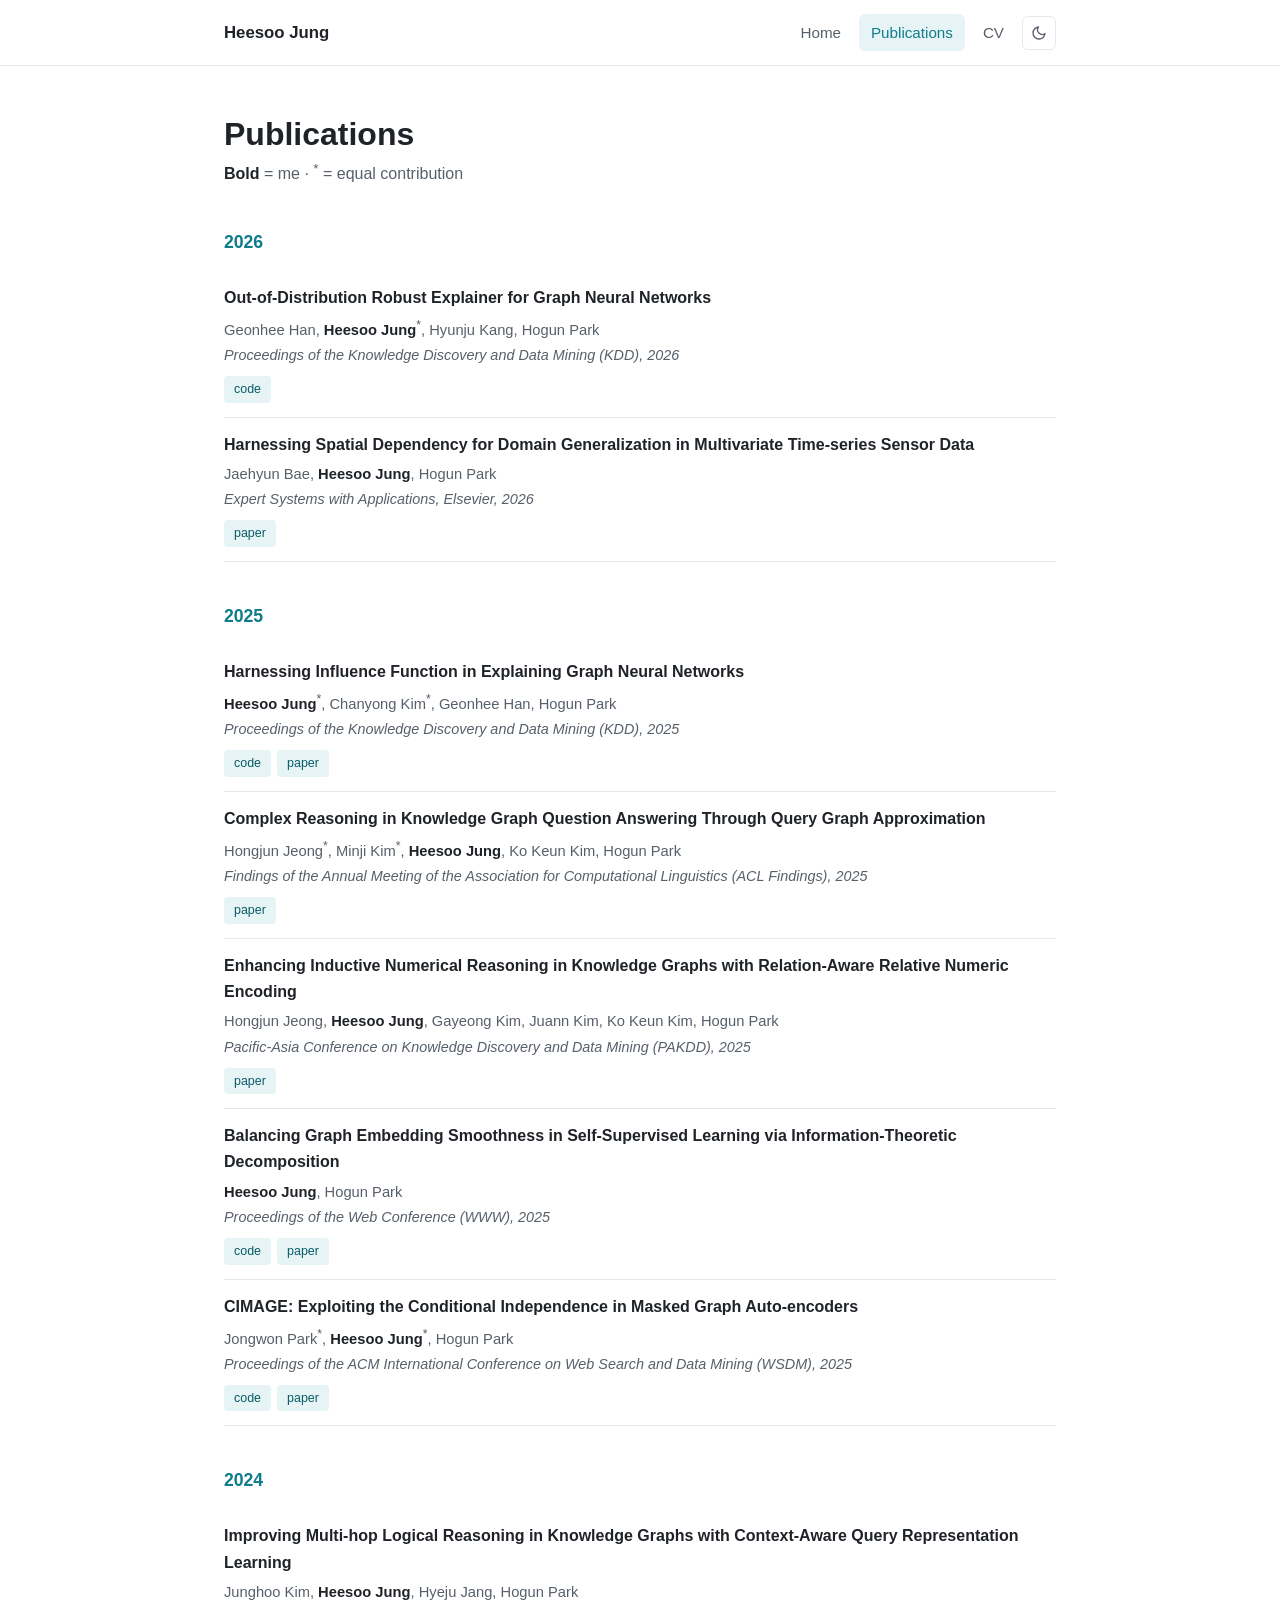
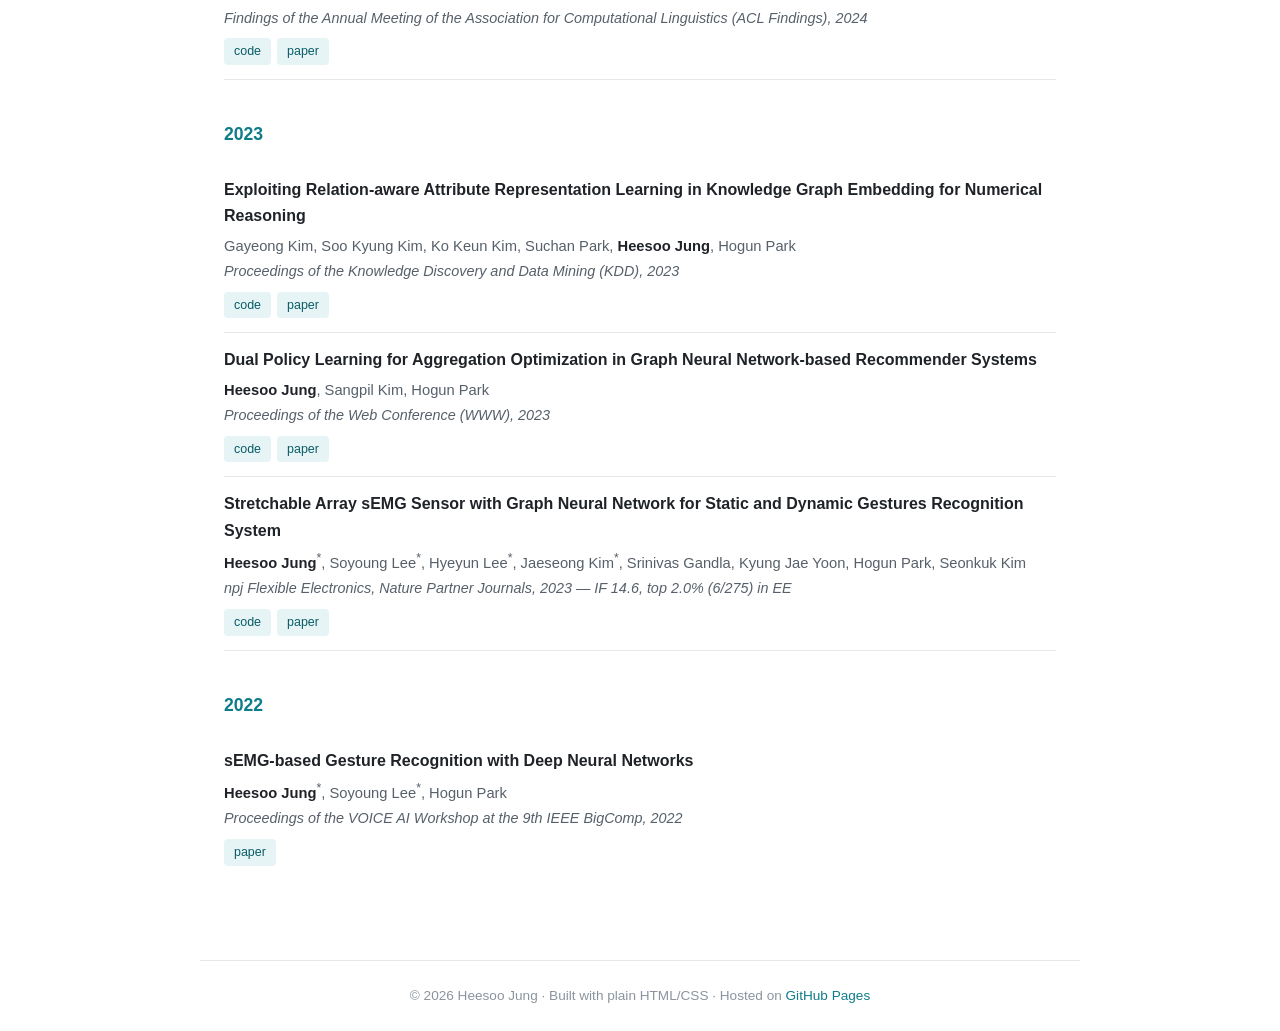
==== publications.html @ fe245e18 "Add files via upload" ====
<!DOCTYPE html>
<html lang="en">
<head>
  <meta charset="UTF-8" />
  <meta name="viewport" content="width=device-width, initial-scale=1.0" />
  <title>Publications — Heesoo Jung</title>
  <meta name="description" content="Full list of publications by Heesoo Jung." />
  <link rel="stylesheet" href="assets/css/main.css" />
  <script src="assets/js/theme.js"></script>
  <link rel="icon" href="data:image/svg+xml,%3Csvg xmlns='http://www.w3.org/2000/svg' viewBox='0 0 100 100'%3E%3Ctext y='.9em' font-size='90'%3E%F0%9F%93%9A%3C/text%3E%3C/svg%3E" />
</head>
<body>

  <nav class="navbar">
    <div class="nav-inner">
      <a class="nav-brand" href="index.html">Heesoo Jung</a>
      <div class="nav-links">
        <a href="index.html">Home</a>
        <a href="publications.html" class="active">Publications</a>
        <a href="assets/pdf/CV_Heesoo_Jung.pdf" target="_blank" rel="noopener">CV</a>
        <button class="theme-toggle" aria-label="Toggle dark mode">
          <svg class="moon" viewBox="0 0 24 24" fill="none" stroke="currentColor" stroke-width="2" stroke-linecap="round" stroke-linejoin="round"><path d="M21 12.79A9 9 0 1 1 11.21 3 7 7 0 0 0 21 12.79z"/></svg>
          <svg class="sun" viewBox="0 0 24 24" fill="none" stroke="currentColor" stroke-width="2" stroke-linecap="round" stroke-linejoin="round"><circle cx="12" cy="12" r="4"/><path d="M12 2v2M12 20v2M4.93 4.93l1.41 1.41M17.66 17.66l1.41 1.41M2 12h2M20 12h2M4.93 19.07l1.41-1.41M17.66 6.34l1.41-1.41"/></svg>
        </button>
      </div>
    </div>
  </nav>

  <main>
    <h1 style="margin-bottom: 4px;">Publications</h1>
    <p style="color:var(--text-soft);margin-bottom:32px;">
      <span class="me" style="color:var(--text);font-weight:700;">Bold</span> = me &middot;
      <sup>*</sup> = equal contribution
    </p>

    <!-- ===================== 2026 ===================== -->
    <div class="year-header">2026</div>

    <div class="pub">
      <div class="pub-title">Out-of-Distribution Robust Explainer for Graph Neural Networks</div>
      <div class="pub-authors">Geonhee Han, <span class="me">Heesoo Jung</span><sup>*</sup>, Hyunju Kang, Hogun Park</div>
      <div class="pub-venue">Proceedings of the Knowledge Discovery and Data Mining (KDD), 2026</div>
      <div class="pub-links">
        <a class="pub-link" href="#">code</a>
      </div>
    </div>

    <div class="pub">
      <div class="pub-title">Harnessing Spatial Dependency for Domain Generalization in Multivariate Time-series Sensor Data</div>
      <div class="pub-authors">Jaehyun Bae, <span class="me">Heesoo Jung</span>, Hogun Park</div>
      <div class="pub-venue">Expert Systems with Applications, Elsevier, 2026</div>
      <div class="pub-links">
        <a class="pub-link" href="#">paper</a>
      </div>
    </div>

    <!-- ===================== 2025 ===================== -->
    <div class="year-header">2025</div>

    <div class="pub">
      <div class="pub-title">Harnessing Influence Function in Explaining Graph Neural Networks</div>
      <div class="pub-authors"><span class="me">Heesoo Jung</span><sup>*</sup>, Chanyong Kim<sup>*</sup>, Geonhee Han, Hogun Park</div>
      <div class="pub-venue">Proceedings of the Knowledge Discovery and Data Mining (KDD), 2025</div>
      <div class="pub-links">
        <a class="pub-link" href="#">code</a>
        <a class="pub-link" href="#">paper</a>
      </div>
    </div>

    <div class="pub">
      <div class="pub-title">Complex Reasoning in Knowledge Graph Question Answering Through Query Graph Approximation</div>
      <div class="pub-authors">Hongjun Jeong<sup>*</sup>, Minji Kim<sup>*</sup>, <span class="me">Heesoo Jung</span>, Ko Keun Kim, Hogun Park</div>
      <div class="pub-venue">Findings of the Annual Meeting of the Association for Computational Linguistics (ACL Findings), 2025</div>
      <div class="pub-links">
        <a class="pub-link" href="#">paper</a>
      </div>
    </div>

    <div class="pub">
      <div class="pub-title">Enhancing Inductive Numerical Reasoning in Knowledge Graphs with Relation-Aware Relative Numeric Encoding</div>
      <div class="pub-authors">Hongjun Jeong, <span class="me">Heesoo Jung</span>, Gayeong Kim, Juann Kim, Ko Keun Kim, Hogun Park</div>
      <div class="pub-venue">Pacific-Asia Conference on Knowledge Discovery and Data Mining (PAKDD), 2025</div>
      <div class="pub-links">
        <a class="pub-link" href="#">paper</a>
      </div>
    </div>

    <div class="pub">
      <div class="pub-title">Balancing Graph Embedding Smoothness in Self-Supervised Learning via Information-Theoretic Decomposition</div>
      <div class="pub-authors"><span class="me">Heesoo Jung</span>, Hogun Park</div>
      <div class="pub-venue">Proceedings of the Web Conference (WWW), 2025</div>
      <div class="pub-links">
        <a class="pub-link" href="#">code</a>
        <a class="pub-link" href="#">paper</a>
      </div>
    </div>

    <div class="pub">
      <div class="pub-title">CIMAGE: Exploiting the Conditional Independence in Masked Graph Auto-encoders</div>
      <div class="pub-authors">Jongwon Park<sup>*</sup>, <span class="me">Heesoo Jung</span><sup>*</sup>, Hogun Park</div>
      <div class="pub-venue">Proceedings of the ACM International Conference on Web Search and Data Mining (WSDM), 2025</div>
      <div class="pub-links">
        <a class="pub-link" href="#">code</a>
        <a class="pub-link" href="#">paper</a>
      </div>
    </div>

    <!-- ===================== 2024 ===================== -->
    <div class="year-header">2024</div>

    <div class="pub">
      <div class="pub-title">Improving Multi-hop Logical Reasoning in Knowledge Graphs with Context-Aware Query Representation Learning</div>
      <div class="pub-authors">Junghoo Kim, <span class="me">Heesoo Jung</span>, Hyeju Jang, Hogun Park</div>
      <div class="pub-venue">Findings of the Annual Meeting of the Association for Computational Linguistics (ACL Findings), 2024</div>
      <div class="pub-links">
        <a class="pub-link" href="#">code</a>
        <a class="pub-link" href="#">paper</a>
      </div>
    </div>

    <!-- ===================== 2023 ===================== -->
    <div class="year-header">2023</div>

    <div class="pub">
      <div class="pub-title">Exploiting Relation-aware Attribute Representation Learning in Knowledge Graph Embedding for Numerical Reasoning</div>
      <div class="pub-authors">Gayeong Kim, Soo Kyung Kim, Ko Keun Kim, Suchan Park, <span class="me">Heesoo Jung</span>, Hogun Park</div>
      <div class="pub-venue">Proceedings of the Knowledge Discovery and Data Mining (KDD), 2023</div>
      <div class="pub-links">
        <a class="pub-link" href="#">code</a>
        <a class="pub-link" href="#">paper</a>
      </div>
    </div>

    <div class="pub">
      <div class="pub-title">Dual Policy Learning for Aggregation Optimization in Graph Neural Network-based Recommender Systems</div>
      <div class="pub-authors"><span class="me">Heesoo Jung</span>, Sangpil Kim, Hogun Park</div>
      <div class="pub-venue">Proceedings of the Web Conference (WWW), 2023</div>
      <div class="pub-links">
        <a class="pub-link" href="#">code</a>
        <a class="pub-link" href="#">paper</a>
      </div>
    </div>

    <div class="pub">
      <div class="pub-title">Stretchable Array sEMG Sensor with Graph Neural Network for Static and Dynamic Gestures Recognition System</div>
      <div class="pub-authors"><span class="me">Heesoo Jung</span><sup>*</sup>, Soyoung Lee<sup>*</sup>, Hyeyun Lee<sup>*</sup>, Jaeseong Kim<sup>*</sup>, Srinivas Gandla, Kyung Jae Yoon, Hogun Park, Seonkuk Kim</div>
      <div class="pub-venue">npj Flexible Electronics, Nature Partner Journals, 2023 &mdash; <em>IF 14.6, top 2.0% (6/275) in EE</em></div>
      <div class="pub-links">
        <a class="pub-link" href="#">code</a>
        <a class="pub-link" href="#">paper</a>
      </div>
    </div>

    <!-- ===================== 2022 ===================== -->
    <div class="year-header">2022</div>

    <div class="pub">
      <div class="pub-title">sEMG-based Gesture Recognition with Deep Neural Networks</div>
      <div class="pub-authors"><span class="me">Heesoo Jung</span><sup>*</sup>, Soyoung Lee<sup>*</sup>, Hogun Park</div>
      <div class="pub-venue">Proceedings of the VOICE AI Workshop at the 9th IEEE BigComp, 2022</div>
      <div class="pub-links">
        <a class="pub-link" href="#">paper</a>
      </div>
    </div>

  </main>

  <footer>
    © <span id="year">2026</span> Heesoo Jung &middot;
    Built with plain HTML/CSS &middot;
    Hosted on <a href="https://pages.github.com/" target="_blank" rel="noopener">GitHub Pages</a>
  </footer>

  <script>
    document.getElementById("year").textContent = new Date().getFullYear();
  </script>
</body>
</html>
---- assets/css/main.css ----
/* =============================================================
   Personal homepage — al-folio inspired, plain HTML/CSS
   Tweak the CSS variables below to retheme quickly.
   ============================================================= */

:root {
  --bg: #ffffff;
  --bg-soft: #f8f9fa;
  --text: #1f2328;
  --text-soft: #57606a;
  --muted: #8b949e;
  --border: #e6e8eb;
  --accent: #0f7c8a;        /* primary accent (links, highlights) */
  --accent-soft: #e6f4f6;
  --accent-strong: #0a5c66;
  --shadow: 0 1px 2px rgba(0,0,0,.04), 0 4px 12px rgba(0,0,0,.04);
  --radius: 10px;
  --font-sans: -apple-system, BlinkMacSystemFont, "Inter", "Segoe UI", Helvetica, Arial, sans-serif;
  --font-serif: "Source Serif Pro", Georgia, "Times New Roman", serif;
}

html[data-theme="dark"] {
  --bg: #0d1117;
  --bg-soft: #161b22;
  --text: #e6edf3;
  --text-soft: #b6bec9;
  --muted: #8b949e;
  --border: #30363d;
  --accent: #4dd0e1;
  --accent-soft: #163b40;
  --accent-strong: #80deea;
  --shadow: 0 1px 2px rgba(0,0,0,.4), 0 4px 16px rgba(0,0,0,.4);
}

* { box-sizing: border-box; }

html, body {
  margin: 0;
  padding: 0;
  background: var(--bg);
  color: var(--text);
  font-family: var(--font-sans);
  font-size: 16px;
  line-height: 1.65;
  -webkit-font-smoothing: antialiased;
  text-rendering: optimizeLegibility;
  transition: background-color .2s ease, color .2s ease;
}

a {
  color: var(--accent);
  text-decoration: none;
  transition: color .15s ease;
}
a:hover { color: var(--accent-strong); text-decoration: underline; }

/* ---------- Navigation ---------- */
.navbar {
  position: sticky;
  top: 0;
  z-index: 50;
  background: rgba(255,255,255,.85);
  backdrop-filter: saturate(180%) blur(10px);
  -webkit-backdrop-filter: saturate(180%) blur(10px);
  border-bottom: 1px solid var(--border);
}
html[data-theme="dark"] .navbar { background: rgba(13,17,23,.85); }

.nav-inner {
  max-width: 880px;
  margin: 0 auto;
  padding: 14px 24px;
  display: flex;
  align-items: center;
  justify-content: space-between;
  gap: 16px;
}
.nav-brand {
  font-weight: 600;
  font-size: 1.05rem;
  color: var(--text);
}
.nav-brand:hover { text-decoration: none; }

.nav-links {
  display: flex;
  align-items: center;
  gap: 6px;
  flex-wrap: wrap;
}
.nav-links a {
  color: var(--text-soft);
  padding: 6px 12px;
  border-radius: 6px;
  font-weight: 500;
  font-size: .95rem;
}
.nav-links a:hover {
  background: var(--bg-soft);
  color: var(--text);
  text-decoration: none;
}
.nav-links a.active {
  color: var(--accent);
  background: var(--accent-soft);
}

.theme-toggle {
  background: transparent;
  border: 1px solid var(--border);
  color: var(--text-soft);
  border-radius: 6px;
  cursor: pointer;
  width: 34px;
  height: 34px;
  display: inline-flex;
  align-items: center;
  justify-content: center;
  transition: all .15s ease;
}
.theme-toggle:hover { color: var(--accent); border-color: var(--accent); }
.theme-toggle svg { width: 16px; height: 16px; }
html[data-theme="dark"] .theme-toggle .sun { display: inline; }
html[data-theme="dark"] .theme-toggle .moon { display: none; }
html:not([data-theme="dark"]) .theme-toggle .sun { display: none; }
html:not([data-theme="dark"]) .theme-toggle .moon { display: inline; }

/* ---------- Layout ---------- */
main {
  max-width: 880px;
  margin: 0 auto;
  padding: 48px 24px 80px;
}

section { margin-bottom: 56px; }

h1, h2, h3 { color: var(--text); line-height: 1.25; }
h1 { font-size: 2rem; margin: 0 0 8px; font-weight: 700; }
h2 {
  font-size: 1.35rem;
  margin: 0 0 20px;
  padding-bottom: 8px;
  border-bottom: 1px solid var(--border);
  font-weight: 600;
}
h3 { font-size: 1.05rem; margin: 0 0 6px; font-weight: 600; }

p { margin: 0 0 12px; color: var(--text); }

/* ---------- Hero / profile ---------- */
.hero {
  display: grid;
  grid-template-columns: 200px 1fr;
  gap: 36px;
  align-items: start;
  margin-bottom: 56px;
}
.hero-photo {
  width: 200px;
  height: 200px;
  border-radius: 50%;
  object-fit: cover;
  border: 1px solid var(--border);
  background: var(--bg-soft);
  box-shadow: var(--shadow);
}
.hero-photo-placeholder {
  width: 200px;
  height: 200px;
  border-radius: 50%;
  background: linear-gradient(135deg, var(--accent-soft), var(--bg-soft));
  display: flex;
  align-items: center;
  justify-content: center;
  font-size: 3rem;
  color: var(--accent);
  font-weight: 600;
  border: 1px solid var(--border);
}
.hero-meta { color: var(--text-soft); font-size: .98rem; margin-top: 4px; }
.hero-meta a { color: var(--text-soft); }
.hero-meta a:hover { color: var(--accent); }
.hero-bio { margin-top: 16px; }
.hero-bio strong { color: var(--text); }

.socials {
  display: flex;
  gap: 14px;
  margin-top: 18px;
  flex-wrap: wrap;
}
.socials a {
  color: var(--text-soft);
  display: inline-flex;
  align-items: center;
  gap: 5px;
  font-size: .92rem;
}
.socials a:hover { color: var(--accent); text-decoration: none; }
.socials svg { width: 16px; height: 16px; }

@media (max-width: 640px) {
  .hero { grid-template-columns: 1fr; text-align: center; }
  .hero-photo, .hero-photo-placeholder { margin: 0 auto; }
  .socials { justify-content: center; }
}

/* ---------- News ---------- */
.news-list {
  list-style: none;
  padding: 0;
  margin: 0;
  border-left: 2px solid var(--border);
  max-height: 280px;
  overflow-y: auto;
}
.news-list li {
  display: grid;
  grid-template-columns: 110px 1fr;
  gap: 16px;
  padding: 10px 16px;
  border-bottom: 1px dashed var(--border);
}
.news-list li:last-child { border-bottom: none; }
.news-date {
  color: var(--muted);
  font-variant-numeric: tabular-nums;
  font-size: .9rem;
  white-space: nowrap;
}
.news-text { color: var(--text); font-size: .95rem; }

@media (max-width: 640px) {
  .news-list li { grid-template-columns: 1fr; gap: 2px; }
}

/* ---------- Publications ---------- */
.year-header {
  font-size: 1.1rem;
  font-weight: 700;
  color: var(--accent);
  margin: 32px 0 14px;
  padding-top: 8px;
}
.year-header:first-of-type { margin-top: 0; }

.pub {
  padding: 14px 0;
  border-bottom: 1px solid var(--border);
}
.pub:last-child { border-bottom: none; }

.pub-title {
  font-weight: 600;
  color: var(--text);
  font-size: 1rem;
  margin-bottom: 4px;
}
.pub-authors {
  font-size: .92rem;
  color: var(--text-soft);
  margin-bottom: 2px;
}
.pub-authors .me { color: var(--text); font-weight: 700; }
.pub-venue {
  font-style: italic;
  color: var(--text-soft);
  font-size: .9rem;
  margin-bottom: 8px;
}
.pub-links {
  display: flex;
  gap: 6px;
  flex-wrap: wrap;
}
.pub-link {
  display: inline-block;
  padding: 2px 9px;
  font-size: .78rem;
  font-weight: 500;
  border-radius: 4px;
  background: var(--accent-soft);
  color: var(--accent-strong);
  border: 1px solid transparent;
  transition: all .15s ease;
}
.pub-link:hover {
  background: var(--accent);
  color: #fff;
  text-decoration: none;
}
html[data-theme="dark"] .pub-link { color: var(--accent); }
html[data-theme="dark"] .pub-link:hover { color: #0d1117; }

.pub-badge {
  display: inline-block;
  padding: 1px 7px;
  font-size: .72rem;
  font-weight: 600;
  border-radius: 3px;
  background: var(--text);
  color: var(--bg);
  margin-left: 6px;
  vertical-align: middle;
  letter-spacing: .02em;
}

/* ---------- Education / Services tables ---------- */
.info-block {
  display: grid;
  grid-template-columns: 1fr auto;
  gap: 8px 24px;
  padding: 6px 0;
  border-bottom: 1px solid var(--border);
}
.info-block:last-child { border-bottom: none; }
.info-block .meta { color: var(--text-soft); font-size: .9rem; }

.kv-list {
  display: grid;
  grid-template-columns: 160px 1fr;
  gap: 10px 20px;
}
.kv-list dt { color: var(--text); font-weight: 600; font-size: .95rem; }
.kv-list dd { margin: 0; color: var(--text-soft); font-size: .95rem; }

@media (max-width: 640px) {
  .kv-list { grid-template-columns: 1fr; gap: 2px 0; }
  .kv-list dd { margin-bottom: 10px; }
}

/* ---------- Footer ---------- */
footer {
  max-width: 880px;
  margin: 0 auto;
  padding: 24px;
  color: var(--muted);
  font-size: .85rem;
  text-align: center;
  border-top: 1px solid var(--border);
}
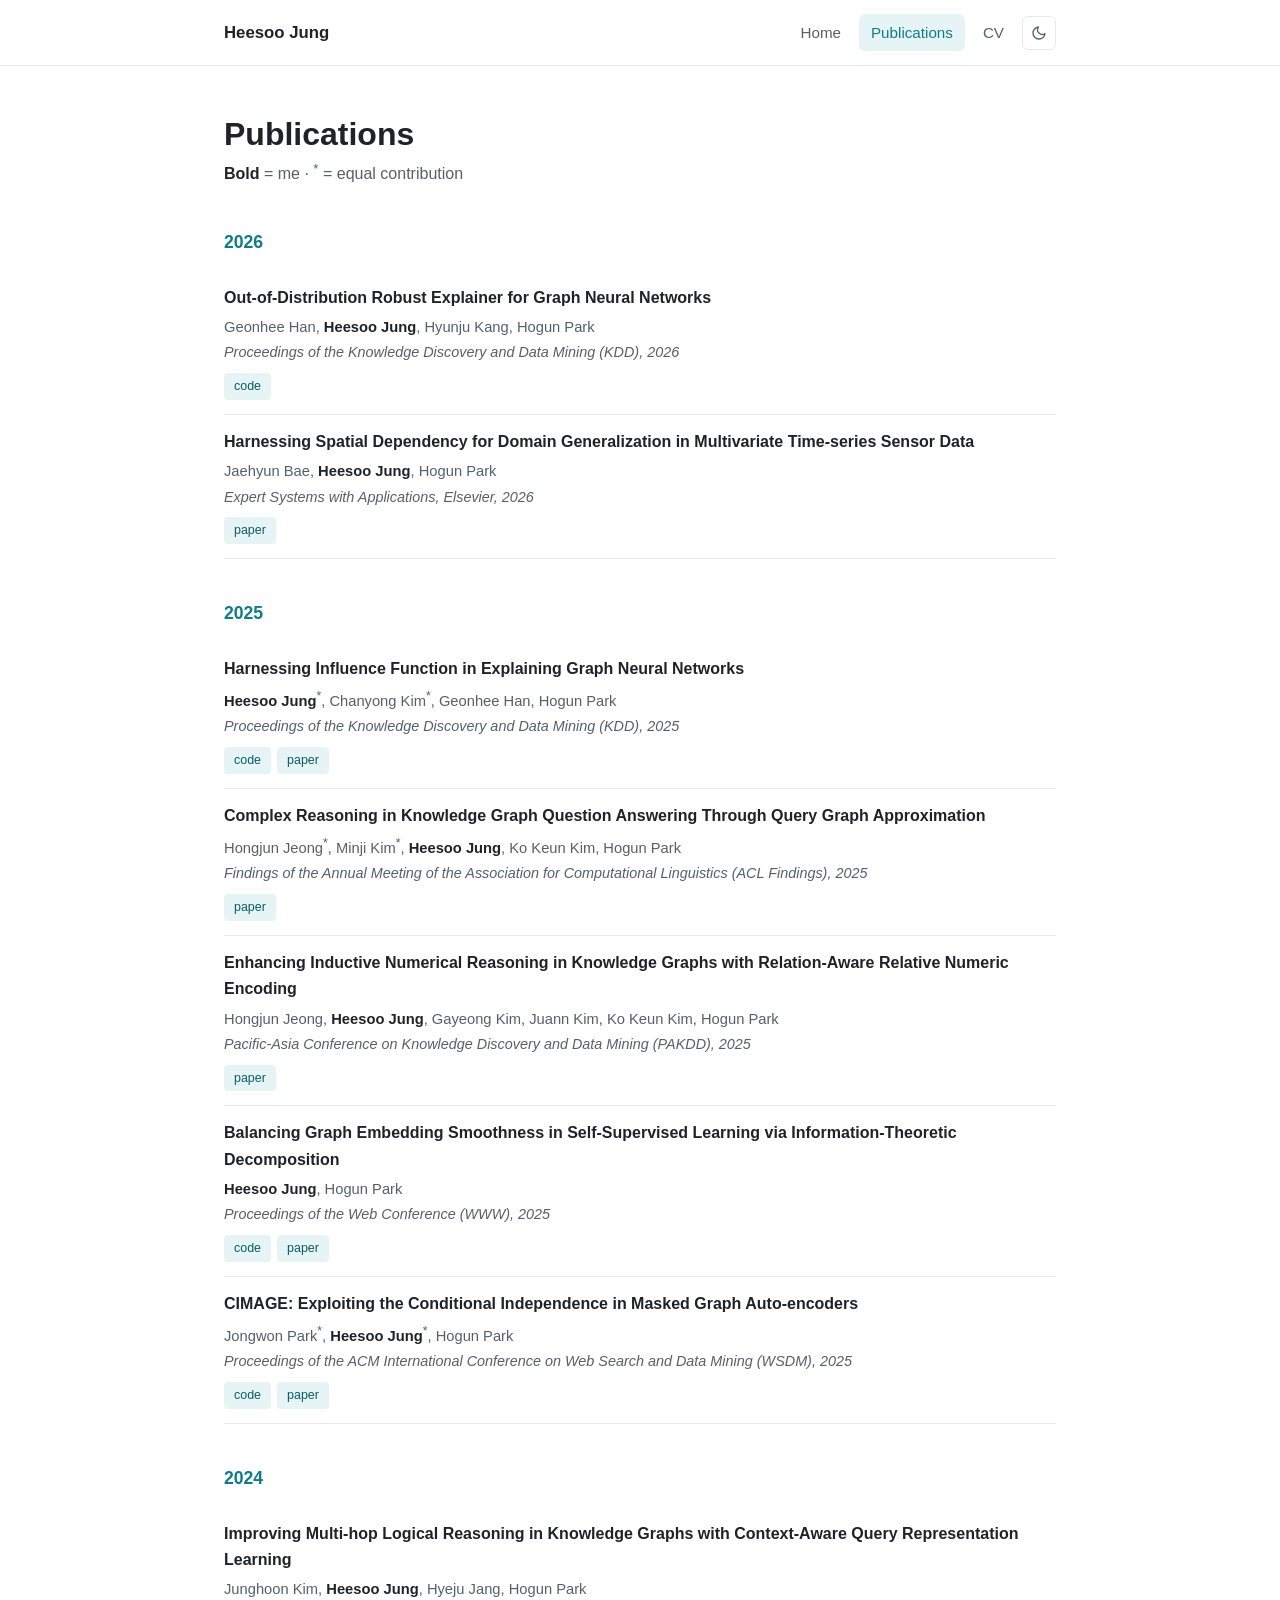
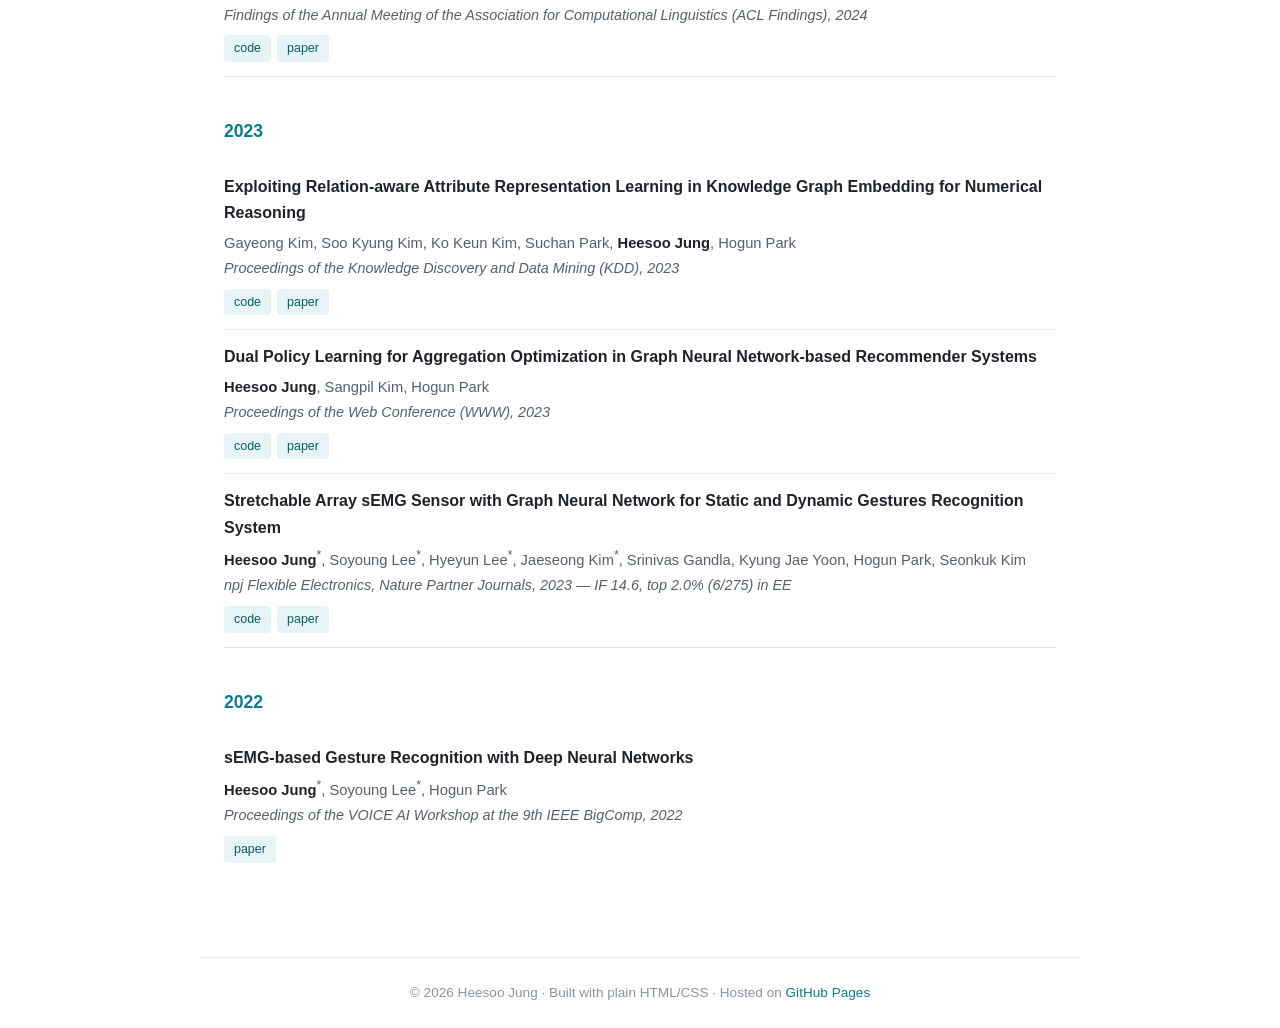
==== commit e39510ed: "Correct author names in publications.html" ====
--- a/publications.html
+++ b/publications.html
@@ -38,7 +38,7 @@
 
     <div class="pub">
       <div class="pub-title">Out-of-Distribution Robust Explainer for Graph Neural Networks</div>
-      <div class="pub-authors">Geonhee Han, <span class="me">Heesoo Jung</span><sup>*</sup>, Hyunju Kang, Hogun Park</div>
+      <div class="pub-authors">Geonhee Han, <span class="me">Heesoo Jung</span>, Hyunju Kang, Hogun Park</div>
       <div class="pub-venue">Proceedings of the Knowledge Discovery and Data Mining (KDD), 2026</div>
       <div class="pub-links">
         <a class="pub-link" href="#">code</a>
@@ -110,7 +110,7 @@
 
     <div class="pub">
       <div class="pub-title">Improving Multi-hop Logical Reasoning in Knowledge Graphs with Context-Aware Query Representation Learning</div>
-      <div class="pub-authors">Junghoo Kim, <span class="me">Heesoo Jung</span>, Hyeju Jang, Hogun Park</div>
+      <div class="pub-authors">Junghoon Kim, <span class="me">Heesoo Jung</span>, Hyeju Jang, Hogun Park</div>
       <div class="pub-venue">Findings of the Annual Meeting of the Association for Computational Linguistics (ACL Findings), 2024</div>
       <div class="pub-links">
         <a class="pub-link" href="#">code</a>
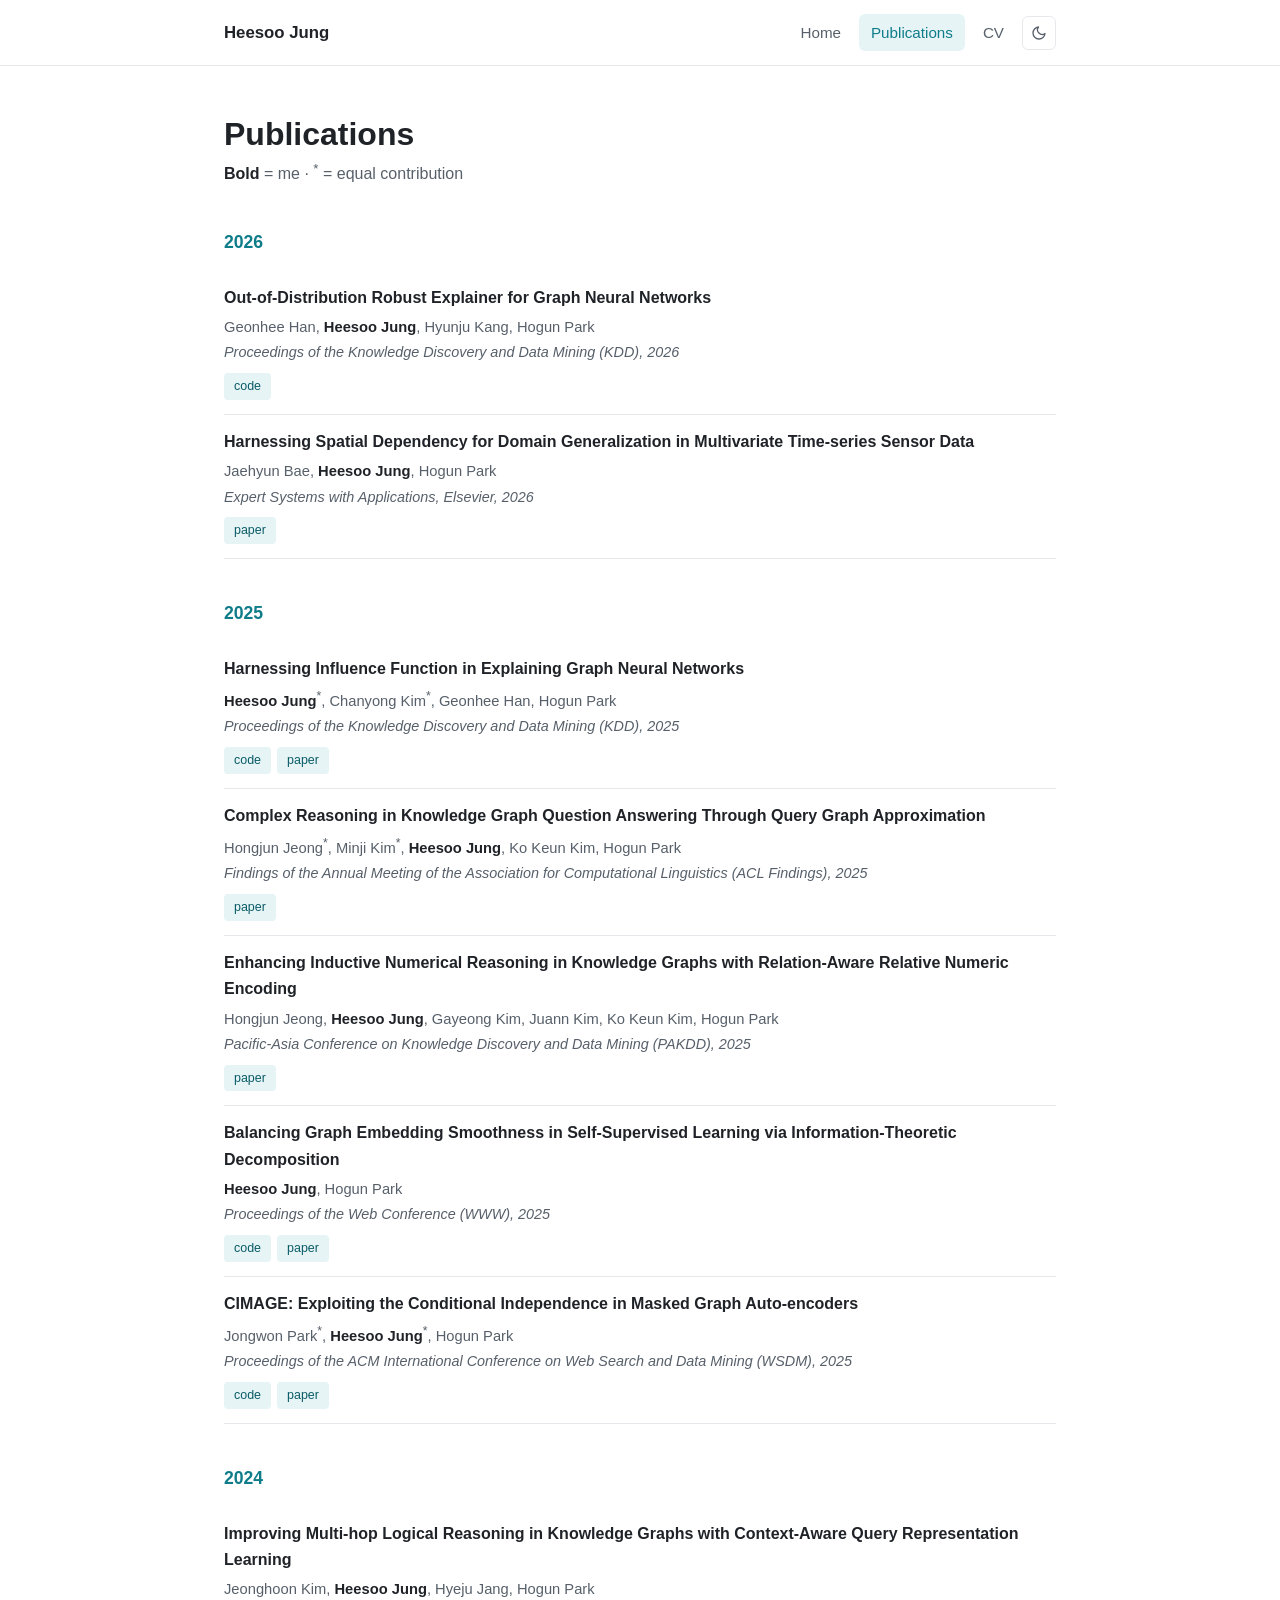
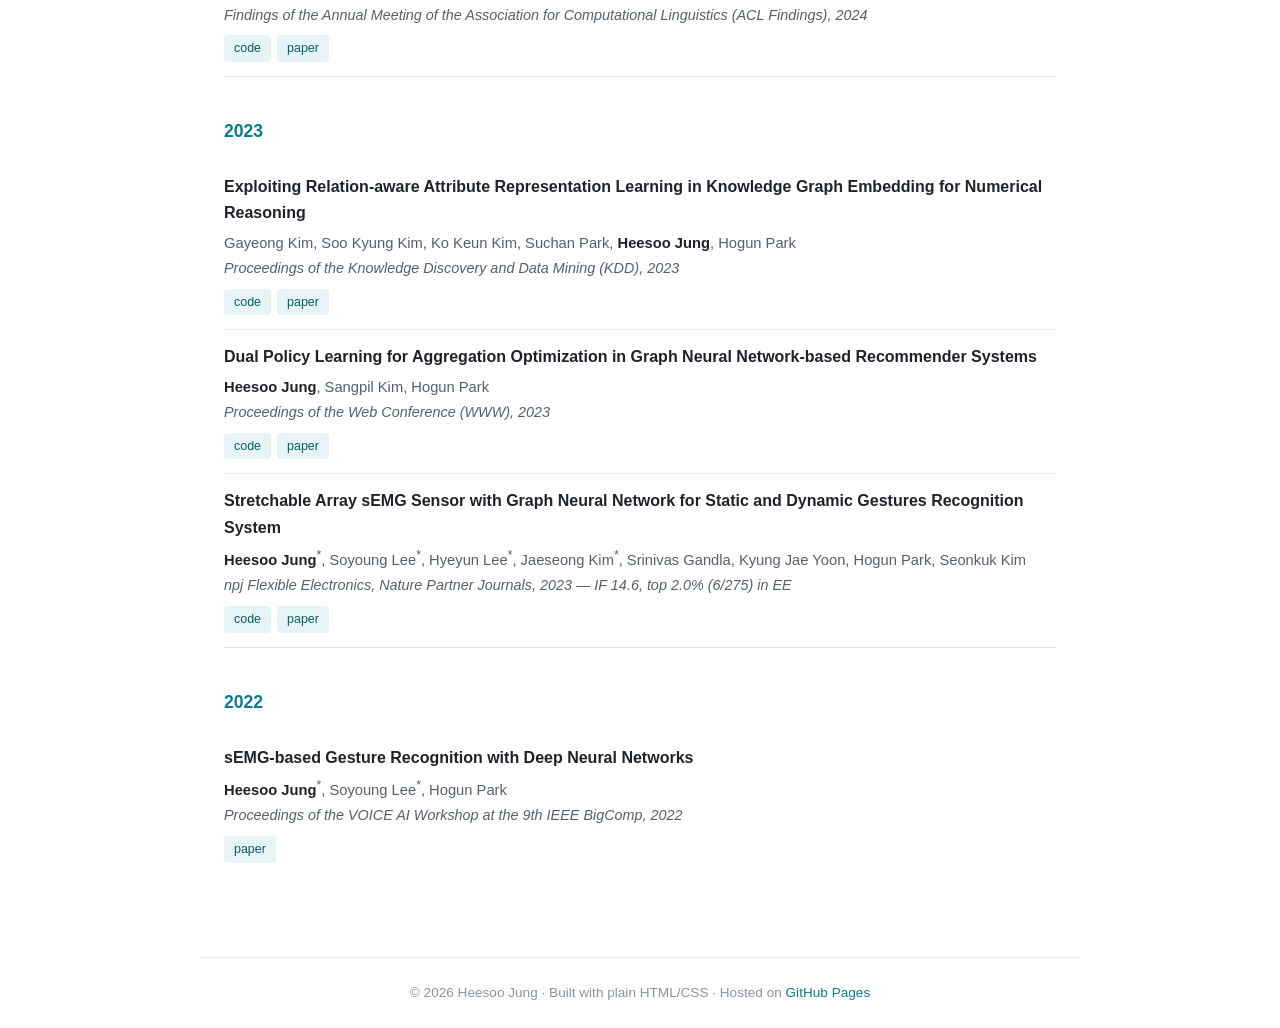
==== commit 5d1e813a: "Correct author name from Junghoon to Jeonghoon" ====
--- a/publications.html
+++ b/publications.html
@@ -110,7 +110,7 @@
 
     <div class="pub">
       <div class="pub-title">Improving Multi-hop Logical Reasoning in Knowledge Graphs with Context-Aware Query Representation Learning</div>
-      <div class="pub-authors">Junghoon Kim, <span class="me">Heesoo Jung</span>, Hyeju Jang, Hogun Park</div>
+      <div class="pub-authors">Jeonghoon Kim, <span class="me">Heesoo Jung</span>, Hyeju Jang, Hogun Park</div>
       <div class="pub-venue">Findings of the Annual Meeting of the Association for Computational Linguistics (ACL Findings), 2024</div>
       <div class="pub-links">
         <a class="pub-link" href="#">code</a>
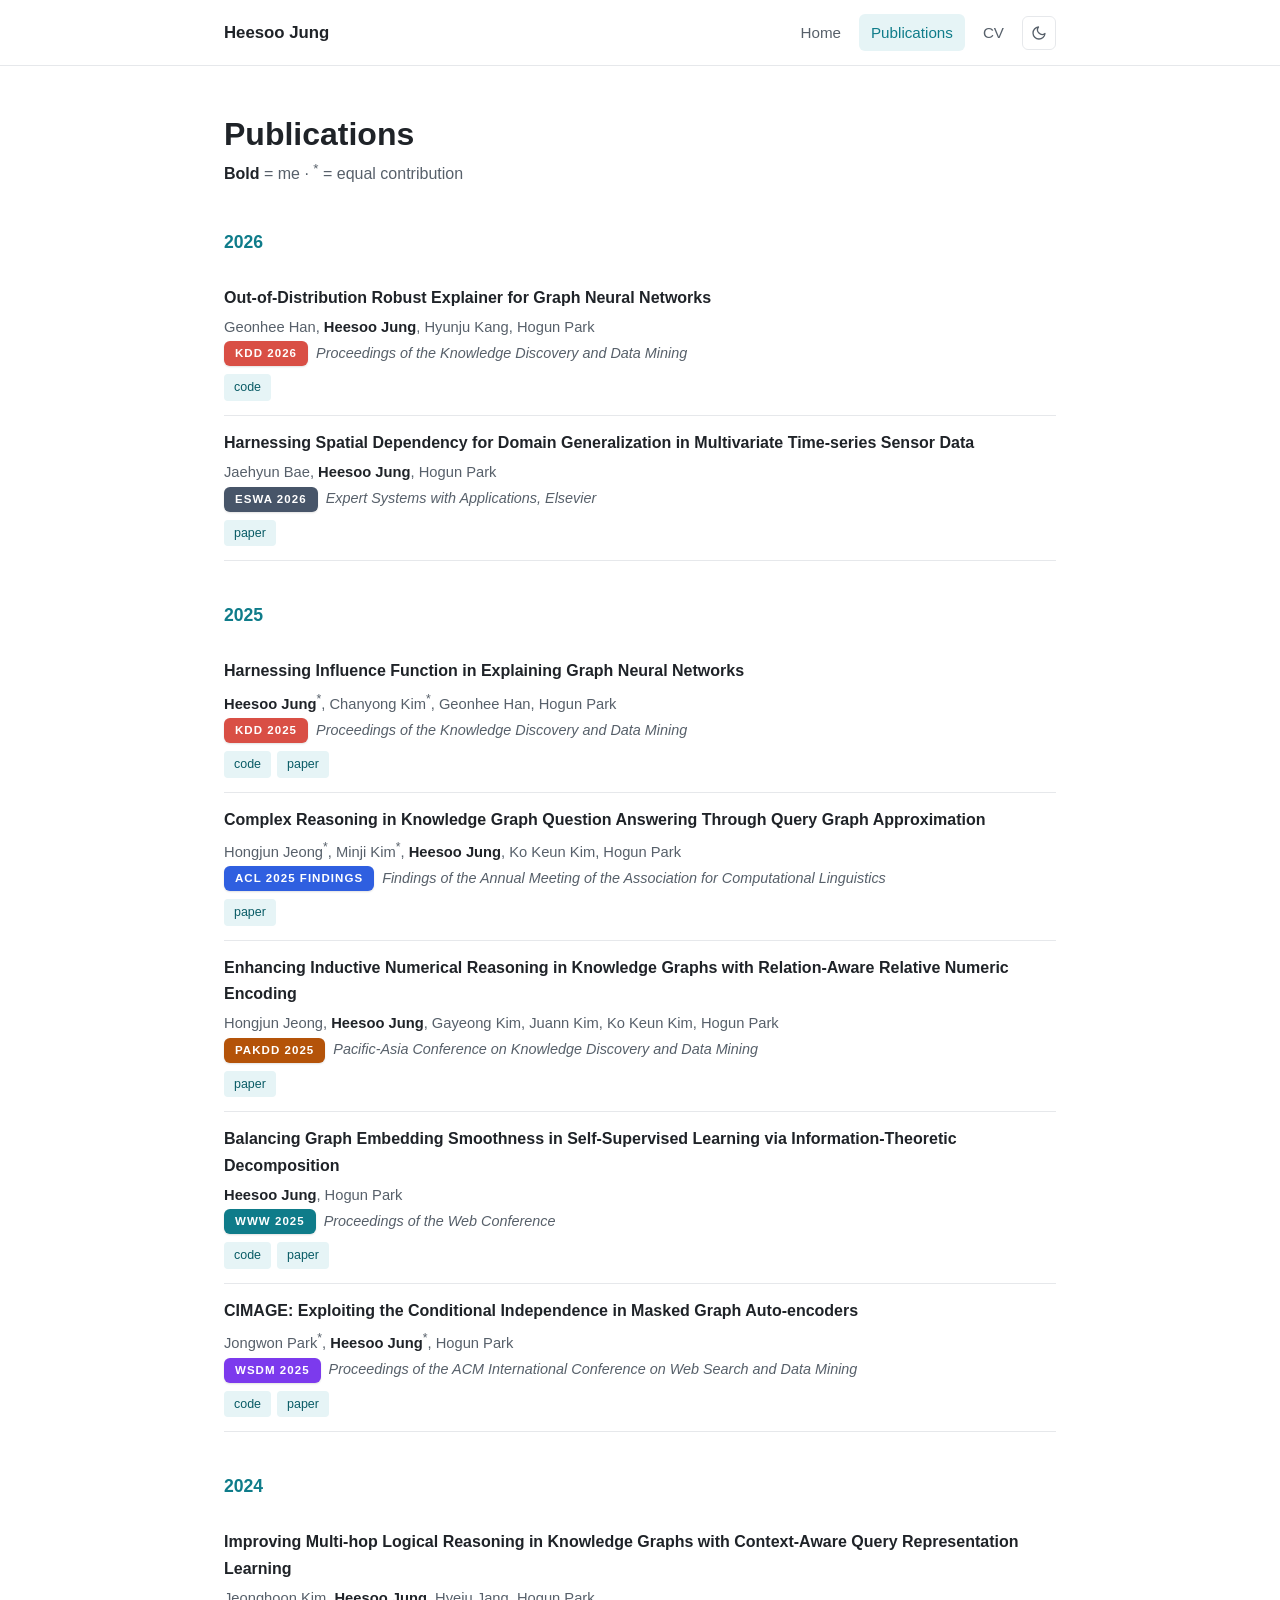
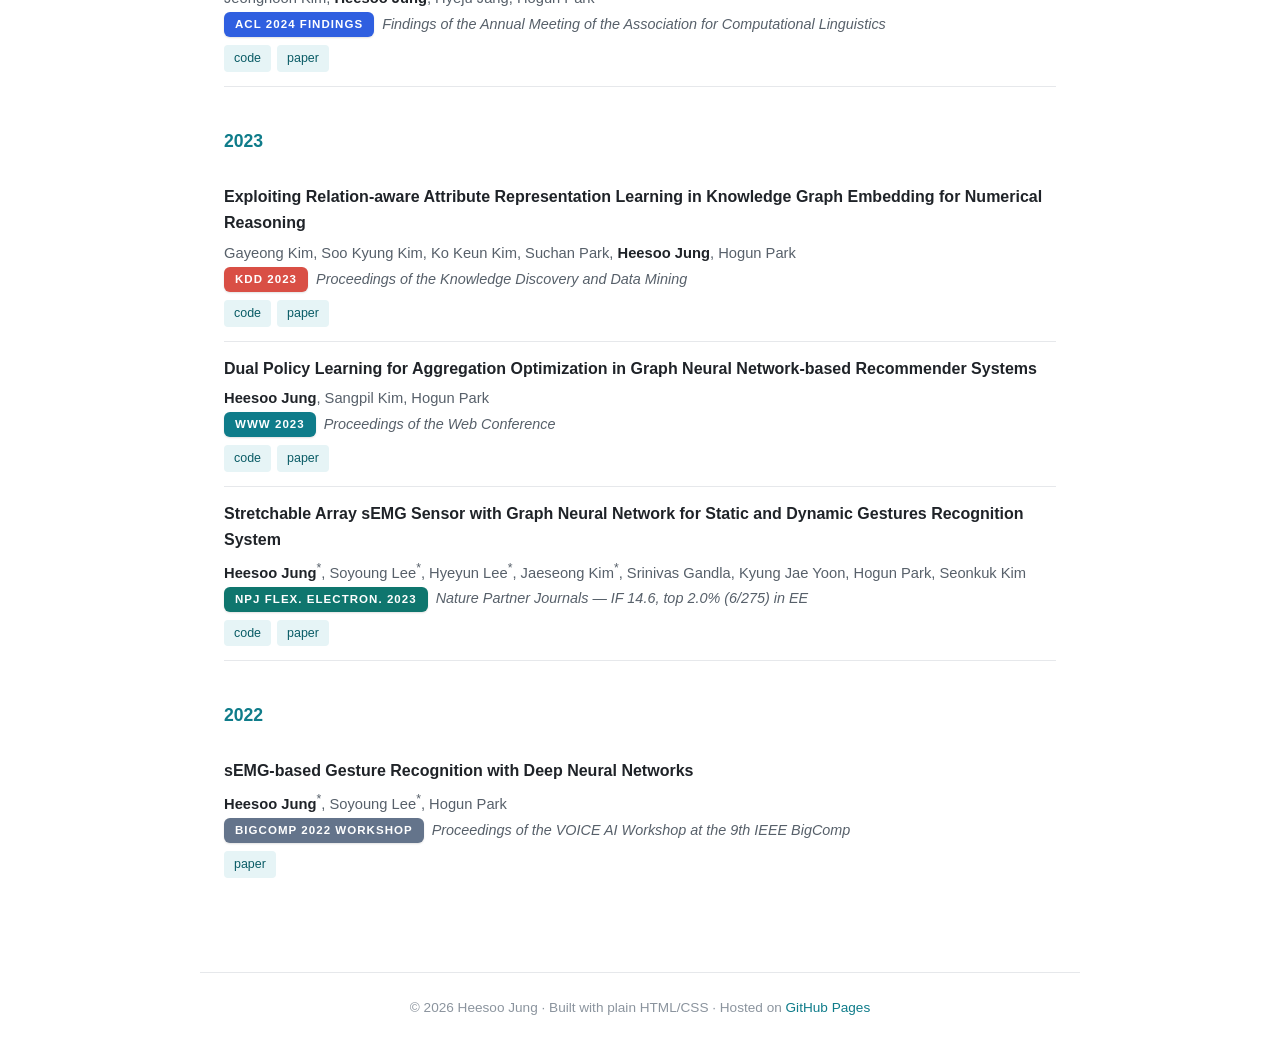
==== commit 39cd0081: "add header for Publications" ====
--- a/publications.html
+++ b/publications.html
@@ -39,7 +39,7 @@
     <div class="pub">
       <div class="pub-title">Out-of-Distribution Robust Explainer for Graph Neural Networks</div>
       <div class="pub-authors">Geonhee Han, <span class="me">Heesoo Jung</span>, Hyunju Kang, Hogun Park</div>
-      <div class="pub-venue">Proceedings of the Knowledge Discovery and Data Mining (KDD), 2026</div>
+      <div class="pub-venue"><span class="venue-tag venue-kdd">KDD 2026</span><span class="venue-full">Proceedings of the Knowledge Discovery and Data Mining</span></div>
       <div class="pub-links">
         <a class="pub-link" href="#">code</a>
       </div>
@@ -48,7 +48,7 @@
     <div class="pub">
       <div class="pub-title">Harnessing Spatial Dependency for Domain Generalization in Multivariate Time-series Sensor Data</div>
       <div class="pub-authors">Jaehyun Bae, <span class="me">Heesoo Jung</span>, Hogun Park</div>
-      <div class="pub-venue">Expert Systems with Applications, Elsevier, 2026</div>
+      <div class="pub-venue"><span class="venue-tag venue-eswa">ESWA 2026</span><span class="venue-full">Expert Systems with Applications, Elsevier</span></div>
       <div class="pub-links">
         <a class="pub-link" href="#">paper</a>
       </div>
@@ -60,7 +60,7 @@
     <div class="pub">
       <div class="pub-title">Harnessing Influence Function in Explaining Graph Neural Networks</div>
       <div class="pub-authors"><span class="me">Heesoo Jung</span><sup>*</sup>, Chanyong Kim<sup>*</sup>, Geonhee Han, Hogun Park</div>
-      <div class="pub-venue">Proceedings of the Knowledge Discovery and Data Mining (KDD), 2025</div>
+      <div class="pub-venue"><span class="venue-tag venue-kdd">KDD 2025</span><span class="venue-full">Proceedings of the Knowledge Discovery and Data Mining</span></div>
       <div class="pub-links">
         <a class="pub-link" href="#">code</a>
         <a class="pub-link" href="#">paper</a>
@@ -70,7 +70,7 @@
     <div class="pub">
       <div class="pub-title">Complex Reasoning in Knowledge Graph Question Answering Through Query Graph Approximation</div>
       <div class="pub-authors">Hongjun Jeong<sup>*</sup>, Minji Kim<sup>*</sup>, <span class="me">Heesoo Jung</span>, Ko Keun Kim, Hogun Park</div>
-      <div class="pub-venue">Findings of the Annual Meeting of the Association for Computational Linguistics (ACL Findings), 2025</div>
+      <div class="pub-venue"><span class="venue-tag venue-acl">ACL 2025 Findings</span><span class="venue-full">Findings of the Annual Meeting of the Association for Computational Linguistics</span></div>
       <div class="pub-links">
         <a class="pub-link" href="#">paper</a>
       </div>
@@ -79,7 +79,7 @@
     <div class="pub">
       <div class="pub-title">Enhancing Inductive Numerical Reasoning in Knowledge Graphs with Relation-Aware Relative Numeric Encoding</div>
       <div class="pub-authors">Hongjun Jeong, <span class="me">Heesoo Jung</span>, Gayeong Kim, Juann Kim, Ko Keun Kim, Hogun Park</div>
-      <div class="pub-venue">Pacific-Asia Conference on Knowledge Discovery and Data Mining (PAKDD), 2025</div>
+      <div class="pub-venue"><span class="venue-tag venue-pakdd">PAKDD 2025</span><span class="venue-full">Pacific-Asia Conference on Knowledge Discovery and Data Mining</span></div>
       <div class="pub-links">
         <a class="pub-link" href="#">paper</a>
       </div>
@@ -88,7 +88,7 @@
     <div class="pub">
       <div class="pub-title">Balancing Graph Embedding Smoothness in Self-Supervised Learning via Information-Theoretic Decomposition</div>
       <div class="pub-authors"><span class="me">Heesoo Jung</span>, Hogun Park</div>
-      <div class="pub-venue">Proceedings of the Web Conference (WWW), 2025</div>
+      <div class="pub-venue"><span class="venue-tag venue-www">WWW 2025</span><span class="venue-full">Proceedings of the Web Conference</span></div>
       <div class="pub-links">
         <a class="pub-link" href="#">code</a>
         <a class="pub-link" href="#">paper</a>
@@ -98,7 +98,7 @@
     <div class="pub">
       <div class="pub-title">CIMAGE: Exploiting the Conditional Independence in Masked Graph Auto-encoders</div>
       <div class="pub-authors">Jongwon Park<sup>*</sup>, <span class="me">Heesoo Jung</span><sup>*</sup>, Hogun Park</div>
-      <div class="pub-venue">Proceedings of the ACM International Conference on Web Search and Data Mining (WSDM), 2025</div>
+      <div class="pub-venue"><span class="venue-tag venue-wsdm">WSDM 2025</span><span class="venue-full">Proceedings of the ACM International Conference on Web Search and Data Mining</span></div>
       <div class="pub-links">
         <a class="pub-link" href="#">code</a>
         <a class="pub-link" href="#">paper</a>
@@ -111,7 +111,7 @@
     <div class="pub">
       <div class="pub-title">Improving Multi-hop Logical Reasoning in Knowledge Graphs with Context-Aware Query Representation Learning</div>
       <div class="pub-authors">Jeonghoon Kim, <span class="me">Heesoo Jung</span>, Hyeju Jang, Hogun Park</div>
-      <div class="pub-venue">Findings of the Annual Meeting of the Association for Computational Linguistics (ACL Findings), 2024</div>
+      <div class="pub-venue"><span class="venue-tag venue-acl">ACL 2024 Findings</span><span class="venue-full">Findings of the Annual Meeting of the Association for Computational Linguistics</span></div>
       <div class="pub-links">
         <a class="pub-link" href="#">code</a>
         <a class="pub-link" href="#">paper</a>
@@ -124,7 +124,7 @@
     <div class="pub">
       <div class="pub-title">Exploiting Relation-aware Attribute Representation Learning in Knowledge Graph Embedding for Numerical Reasoning</div>
       <div class="pub-authors">Gayeong Kim, Soo Kyung Kim, Ko Keun Kim, Suchan Park, <span class="me">Heesoo Jung</span>, Hogun Park</div>
-      <div class="pub-venue">Proceedings of the Knowledge Discovery and Data Mining (KDD), 2023</div>
+      <div class="pub-venue"><span class="venue-tag venue-kdd">KDD 2023</span><span class="venue-full">Proceedings of the Knowledge Discovery and Data Mining</span></div>
       <div class="pub-links">
         <a class="pub-link" href="#">code</a>
         <a class="pub-link" href="#">paper</a>
@@ -134,7 +134,7 @@
     <div class="pub">
       <div class="pub-title">Dual Policy Learning for Aggregation Optimization in Graph Neural Network-based Recommender Systems</div>
       <div class="pub-authors"><span class="me">Heesoo Jung</span>, Sangpil Kim, Hogun Park</div>
-      <div class="pub-venue">Proceedings of the Web Conference (WWW), 2023</div>
+      <div class="pub-venue"><span class="venue-tag venue-www">WWW 2023</span><span class="venue-full">Proceedings of the Web Conference</span></div>
       <div class="pub-links">
         <a class="pub-link" href="#">code</a>
         <a class="pub-link" href="#">paper</a>
@@ -144,7 +144,7 @@
     <div class="pub">
       <div class="pub-title">Stretchable Array sEMG Sensor with Graph Neural Network for Static and Dynamic Gestures Recognition System</div>
       <div class="pub-authors"><span class="me">Heesoo Jung</span><sup>*</sup>, Soyoung Lee<sup>*</sup>, Hyeyun Lee<sup>*</sup>, Jaeseong Kim<sup>*</sup>, Srinivas Gandla, Kyung Jae Yoon, Hogun Park, Seonkuk Kim</div>
-      <div class="pub-venue">npj Flexible Electronics, Nature Partner Journals, 2023 &mdash; <em>IF 14.6, top 2.0% (6/275) in EE</em></div>
+      <div class="pub-venue"><span class="venue-tag venue-npj">npj Flex. Electron. 2023</span><span class="venue-full">Nature Partner Journals &mdash; <em>IF 14.6, top 2.0% (6/275) in EE</em></span></div>
       <div class="pub-links">
         <a class="pub-link" href="#">code</a>
         <a class="pub-link" href="#">paper</a>
@@ -157,7 +157,7 @@
     <div class="pub">
       <div class="pub-title">sEMG-based Gesture Recognition with Deep Neural Networks</div>
       <div class="pub-authors"><span class="me">Heesoo Jung</span><sup>*</sup>, Soyoung Lee<sup>*</sup>, Hogun Park</div>
-      <div class="pub-venue">Proceedings of the VOICE AI Workshop at the 9th IEEE BigComp, 2022</div>
+      <div class="pub-venue"><span class="venue-tag venue-workshop">BigComp 2022 Workshop</span><span class="venue-full">Proceedings of the VOICE AI Workshop at the 9th IEEE BigComp</span></div>
       <div class="pub-links">
         <a class="pub-link" href="#">paper</a>
       </div>
--- a/assets/css/main.css
+++ b/assets/css/main.css
@@ -263,11 +263,45 @@
 }
 .pub-authors .me { color: var(--text); font-weight: 700; }
 .pub-venue {
-  font-style: italic;
+  display: flex;
+  flex-wrap: wrap;
+  align-items: center;
+  gap: 8px;
   color: var(--text-soft);
   font-size: .9rem;
   margin-bottom: 8px;
 }
+.pub-venue .venue-full { font-style: italic; }
+.pub-venue em { font-style: italic; }
+
+/* ---------- Venue tags ---------- */
+.venue-tag {
+  display: inline-block;
+  padding: 3px 11px;
+  border-radius: 6px;
+  font-size: .72rem;
+  font-weight: 700;
+  letter-spacing: .09em;
+  text-transform: uppercase;
+  font-style: normal;
+  white-space: nowrap;
+  color: #fff;
+  background: var(--venue, #64748b);
+  box-shadow: 0 1px 2px rgba(0,0,0,.12);
+}
+html[data-theme="dark"] .venue-tag {
+  box-shadow: none;
+  filter: saturate(.92) brightness(1.06);
+}
+
+.venue-kdd    { --venue: #d94f45; }
+.venue-www    { --venue: #0f7c8a; }
+.venue-wsdm   { --venue: #7c3aed; }
+.venue-acl    { --venue: #2f5fe0; }
+.venue-pakdd  { --venue: #b45309; }
+.venue-npj    { --venue: #0f766e; }
+.venue-eswa   { --venue: #475569; }
+.venue-workshop { --venue: #64748b; }
 .pub-links {
   display: flex;
   gap: 6px;
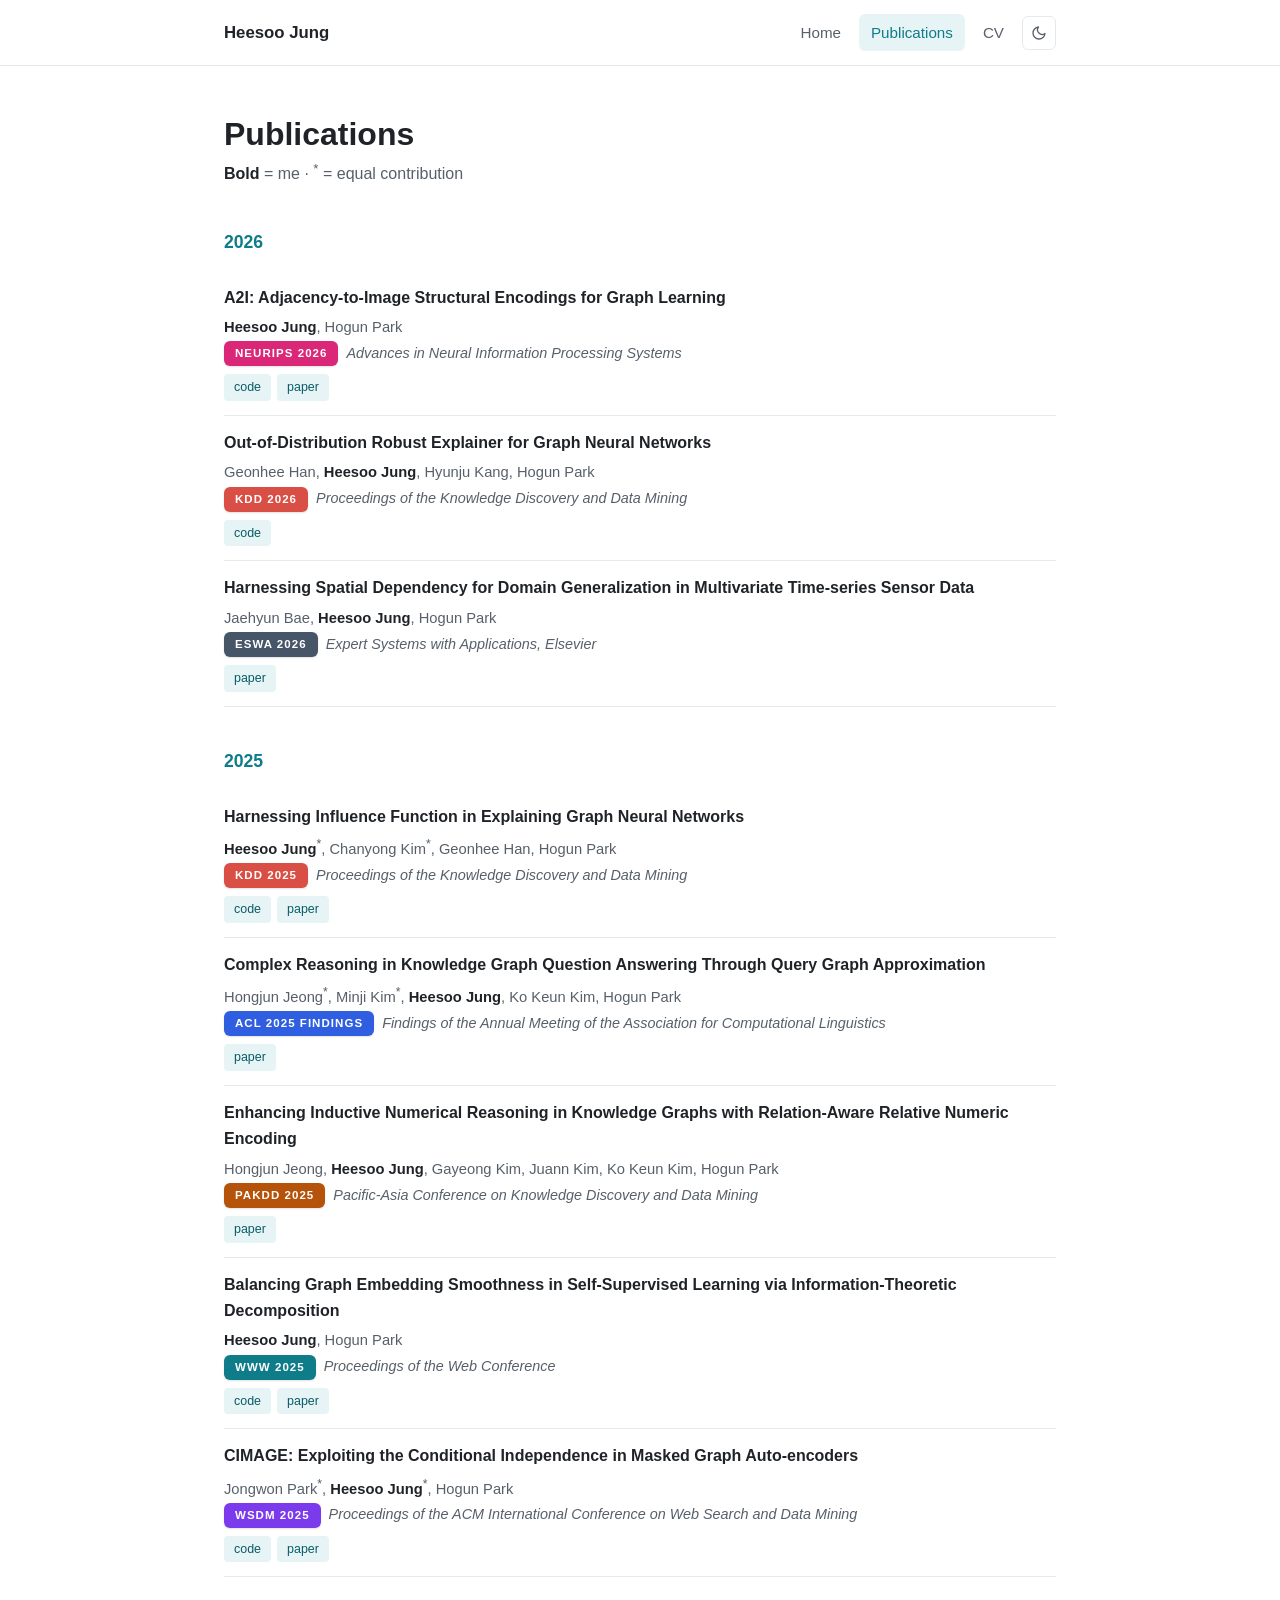
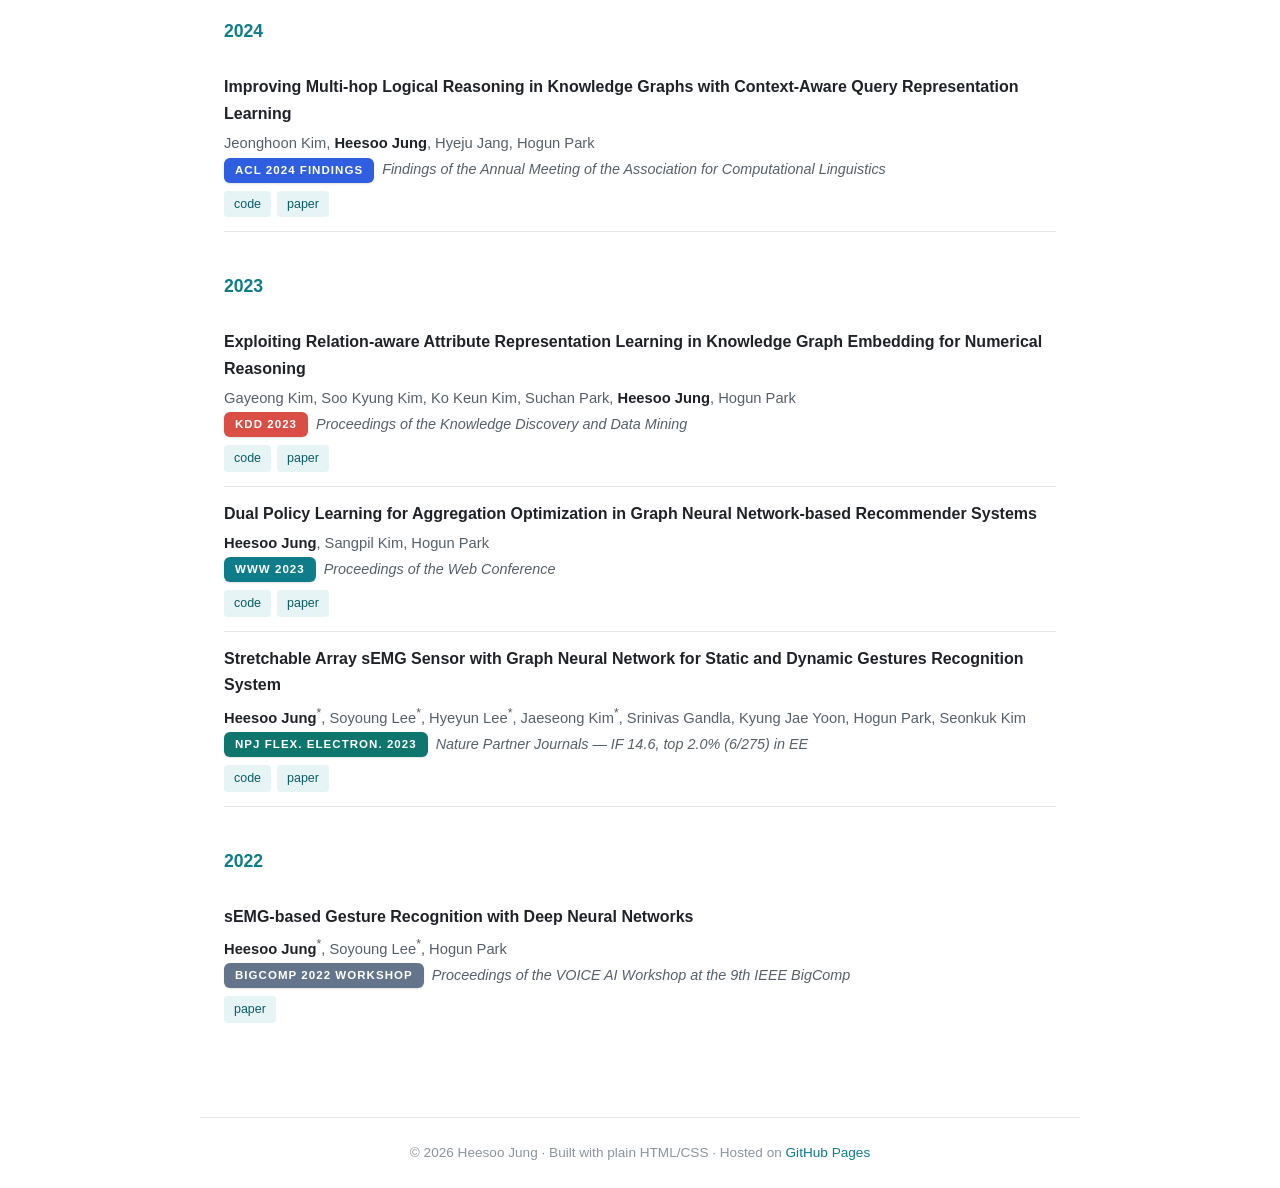
==== commit 65617bbf: "added Neurips Publication" ====
--- a/publications.html
+++ b/publications.html
@@ -35,6 +35,16 @@
 
     <!-- ===================== 2026 ===================== -->
     <div class="year-header">2026</div>
+
+    <div class="pub">
+      <div class="pub-title">A2I: Adjacency-to-Image Structural Encodings for Graph Learning</div>
+      <div class="pub-authors"><span class="me">Heesoo Jung</span>, Hogun Park</div>
+      <div class="pub-venue"><span class="venue-tag venue-neurips">NeurIPS 2026</span><span class="venue-full">Advances in Neural Information Processing Systems</span></div>
+      <div class="pub-links">
+        <a class="pub-link" href="#">code</a>
+        <a class="pub-link" href="#">paper</a>
+      </div>
+    </div>
 
     <div class="pub">
       <div class="pub-title">Out-of-Distribution Robust Explainer for Graph Neural Networks</div>
--- a/assets/css/main.css
+++ b/assets/css/main.css
@@ -294,6 +294,7 @@
   filter: saturate(.92) brightness(1.06);
 }
 
+.venue-neurips { --venue: #db2777; }
 .venue-kdd    { --venue: #d94f45; }
 .venue-www    { --venue: #0f7c8a; }
 .venue-wsdm   { --venue: #7c3aed; }
